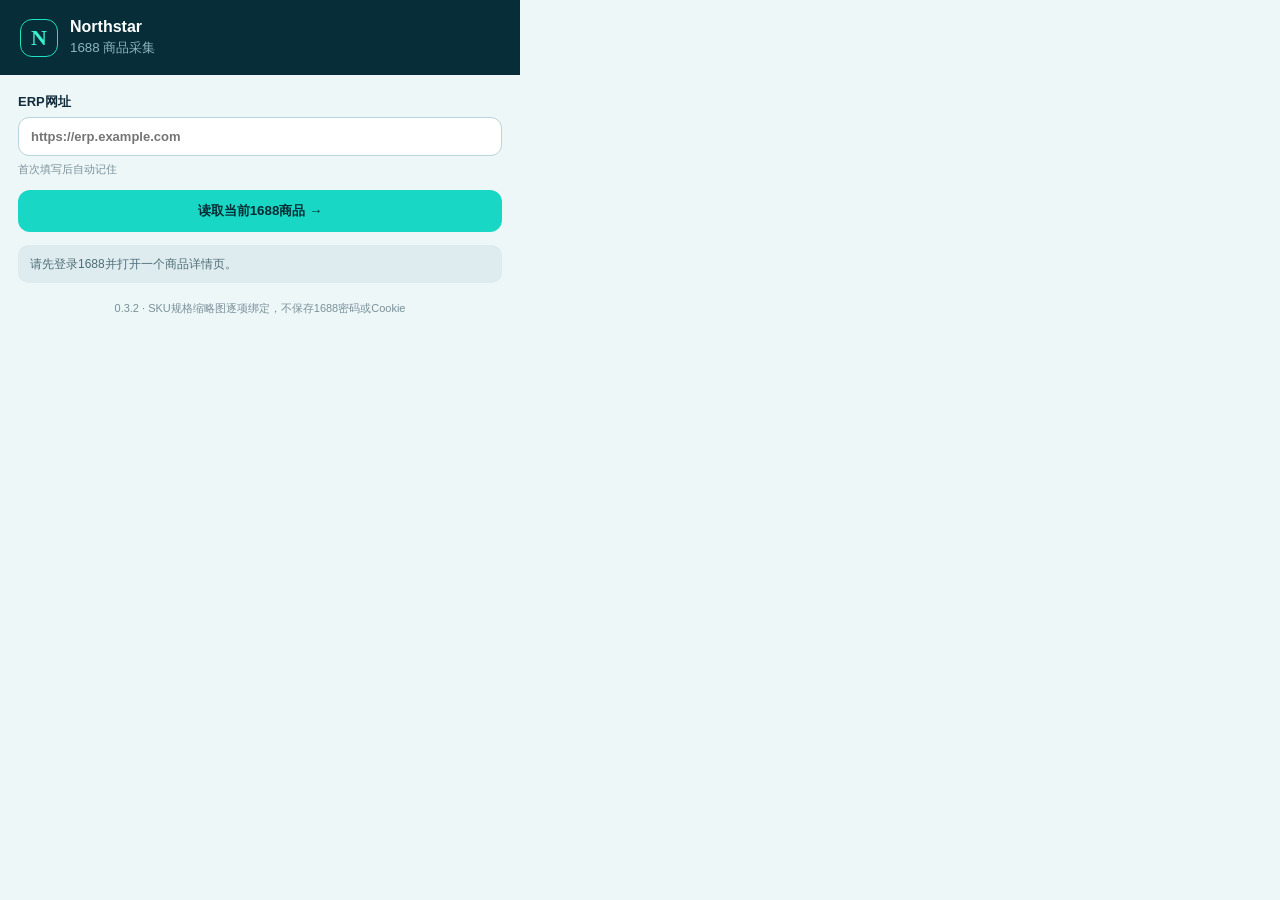
==== browser-extension/northstar-1688-collector/popup.html @ bc170034 "Bind each 1688 SKU to its visible variant image" ====
<!doctype html>
<html lang="zh-CN">
<head><meta charset="utf-8"><meta name="viewport" content="width=device-width,initial-scale=1"><link rel="stylesheet" href="popup.css"><title>Northstar 1688采集</title></head>
<body>
  <header><span>N</span><div><b>Northstar</b><small>1688 商品采集</small></div></header>
  <main>
    <label>ERP网址<input id="erpUrl" type="url" placeholder="https://erp.example.com" autocomplete="url"><small id="erpUrlHint">首次填写后自动记住</small></label>
    <button id="scanBtn" type="button">读取当前1688商品 <span>→</span></button>
    <section id="preview" class="hidden">
      <div class="product"><img id="productImage" alt=""><div><b id="productTitle"></b><small id="productMeta"></small></div></div>
      <div id="captureSummary" class="capture-summary"></div>
      <div class="toolbar"><label><input id="selectAll" type="checkbox" checked> 全选SKU</label><strong id="skuCount"></strong></div>
      <div id="skuList" class="sku-list"></div>
      <button id="sendBtn" type="button">发送到ERP第一阶段 <span>→</span></button>
    </section>
    <p id="status">请先登录1688并打开一个商品详情页。</p>
  </main>
  <footer>0.3.2 · SKU规格缩略图逐项绑定，不保存1688密码或Cookie</footer>
  <script src="popup.js"></script>
</body>
</html>
---- browser-extension/northstar-1688-collector/popup.css ----
:root{font-family:Inter,"Microsoft YaHei",sans-serif;color:#102b3a;background:#eef7f8}*{box-sizing:border-box}body{margin:0;width:520px;max-height:680px;overflow:auto}header{display:flex;align-items:center;gap:12px;padding:18px 20px;color:#fff;background:#062d38}header>span{display:grid;place-items:center;width:38px;height:38px;border:1px solid #1de2c1;border-radius:12px;color:#39f0cf;font:700 22px Georgia}header b,header small{display:block}header small{margin-top:3px;color:#8fb7c2}main{display:grid;gap:13px;padding:18px}label{display:grid;gap:6px;font-size:13px;font-weight:700}input[type=url]{width:100%;padding:11px 12px;border:1px solid #b9d4da;border-radius:11px;background:#fff;font:inherit}#erpUrlHint{color:#789099;font-size:11px;font-weight:400}#erpUrlHint.saved{color:#08745f}button{padding:12px 14px;border:0;border-radius:12px;background:#19d7c5;color:#052b34;font-weight:800;cursor:pointer}button:disabled{opacity:.55;cursor:wait}.hidden{display:none!important}#preview{display:grid;gap:12px}.product{display:grid;grid-template-columns:70px 1fr;gap:11px;padding:10px;border:1px solid #cae0e4;border-radius:14px;background:#fff}.product img{width:70px;height:70px;object-fit:cover;border-radius:10px;background:#e8f1f3}.product b,.product small{display:block}.product b{max-height:42px;overflow:hidden}.product small{margin-top:8px;color:#6b8790}.capture-summary{padding:9px 11px;border:1px solid #bfe3dc;border-radius:10px;background:#e8faf5;color:#176b5f;font-size:11px;line-height:1.55}.capture-summary.warning{border-color:#f4cf8f;background:#fff7df;color:#8a5a08}.toolbar{display:flex;align-items:center;justify-content:space-between}.toolbar label{display:flex;align-items:center;gap:6px}.sku-list{display:grid;gap:8px;max-height:290px;overflow:auto}.sku{display:grid;grid-template-columns:24px 44px 1fr;gap:8px;align-items:center;padding:9px;border:1px solid #d2e4e7;border-radius:12px;background:#fff}.sku img{width:44px;height:44px;object-fit:cover;border-radius:8px;background:#edf4f5}.sku b,.sku small{display:block}.sku b{font-size:12px}.sku small{margin-top:3px;color:#6c848c;font-size:11px}#status{margin:0;padding:10px 12px;border-radius:10px;background:#dfecef;color:#4d6d76;font-size:12px;line-height:1.5}#status.success{background:#d9f7ec;color:#08745f}#status.error{background:#ffe2df;color:#a13229}footer{padding:0 18px 16px;color:#789099;font-size:11px;text-align:center}
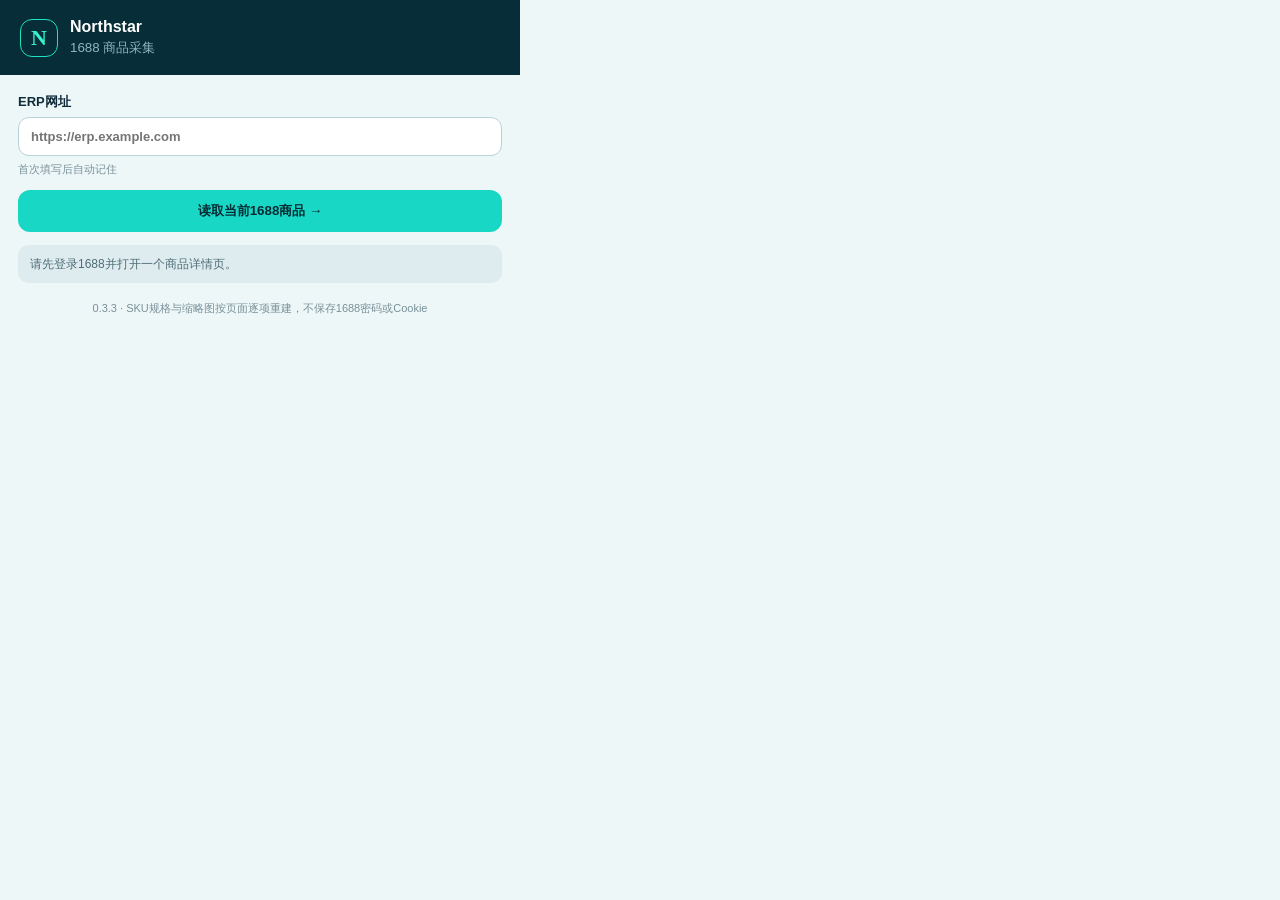
==== commit 056b269a: "Rebuild single-axis SKUs from visible 1688 options" ====
--- a/browser-extension/northstar-1688-collector/popup.html
+++ b/browser-extension/northstar-1688-collector/popup.html
@@ -15,7 +15,7 @@
     </section>
     <p id="status">请先登录1688并打开一个商品详情页。</p>
   </main>
-  <footer>0.3.2 · SKU规格缩略图逐项绑定，不保存1688密码或Cookie</footer>
+  <footer>0.3.3 · SKU规格与缩略图按页面逐项重建，不保存1688密码或Cookie</footer>
   <script src="popup.js"></script>
 </body>
 </html>
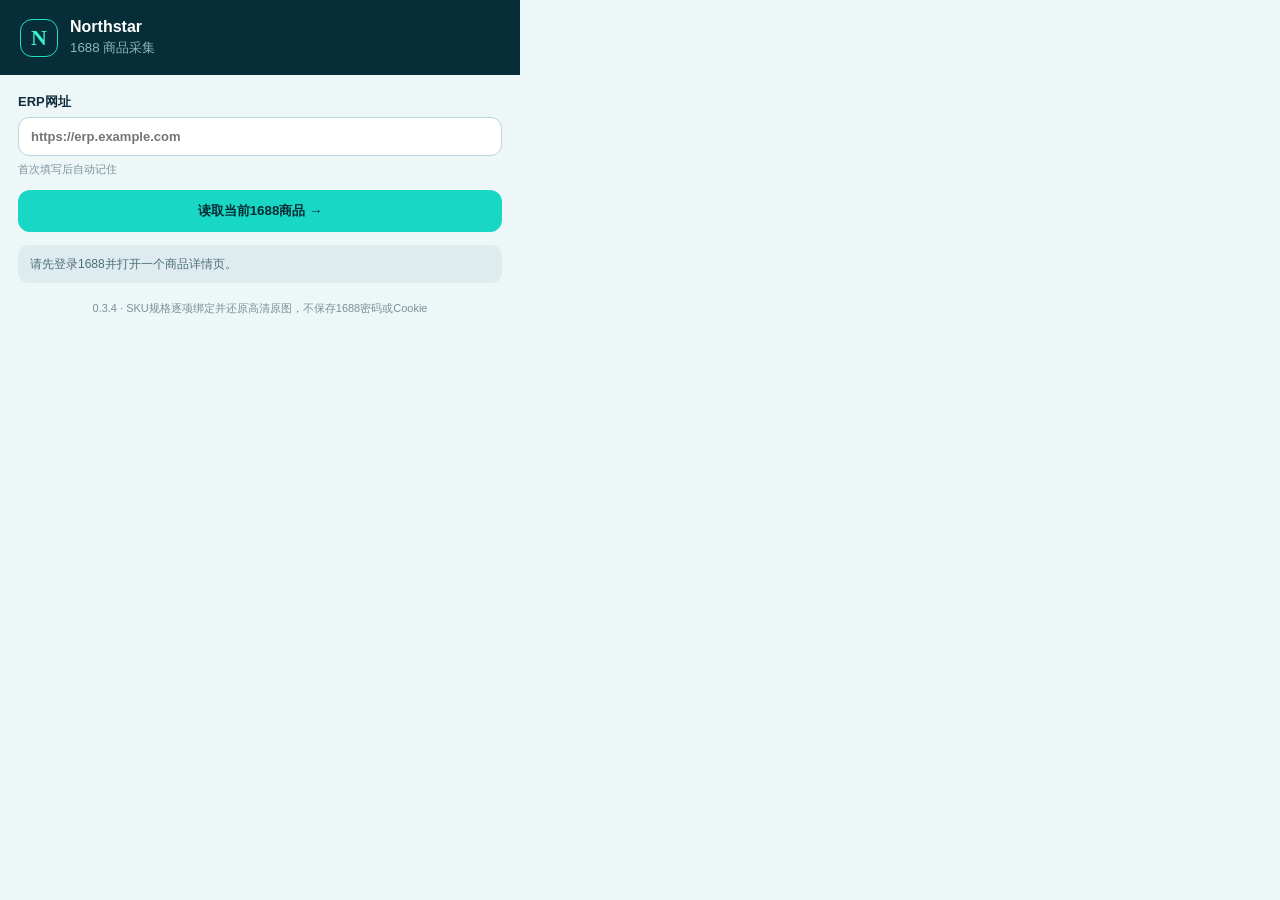
==== commit 28c83c4c: "Restore high resolution 1688 SKU images" ====
--- a/browser-extension/northstar-1688-collector/popup.html
+++ b/browser-extension/northstar-1688-collector/popup.html
@@ -15,7 +15,7 @@
     </section>
     <p id="status">请先登录1688并打开一个商品详情页。</p>
   </main>
-  <footer>0.3.3 · SKU规格与缩略图按页面逐项重建，不保存1688密码或Cookie</footer>
+  <footer>0.3.4 · SKU规格逐项绑定并还原高清原图，不保存1688密码或Cookie</footer>
   <script src="popup.js"></script>
 </body>
 </html>
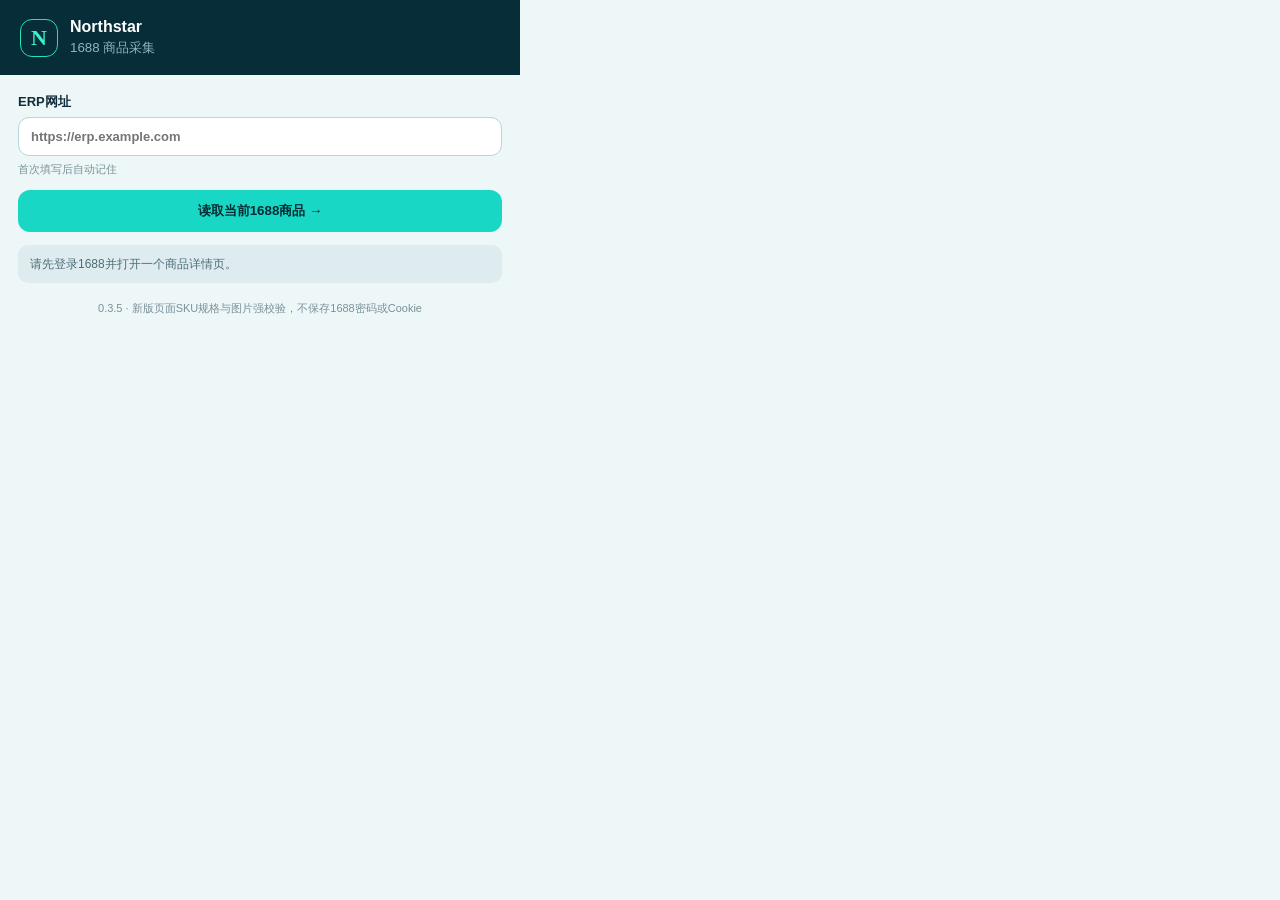
==== commit d9404d7b: "Harden SKU image capture for new 1688 pages" ====
--- a/browser-extension/northstar-1688-collector/popup.html
+++ b/browser-extension/northstar-1688-collector/popup.html
@@ -15,7 +15,7 @@
     </section>
     <p id="status">请先登录1688并打开一个商品详情页。</p>
   </main>
-  <footer>0.3.4 · SKU规格逐项绑定并还原高清原图，不保存1688密码或Cookie</footer>
+  <footer>0.3.5 · 新版页面SKU规格与图片强校验，不保存1688密码或Cookie</footer>
   <script src="popup.js"></script>
 </body>
 </html>
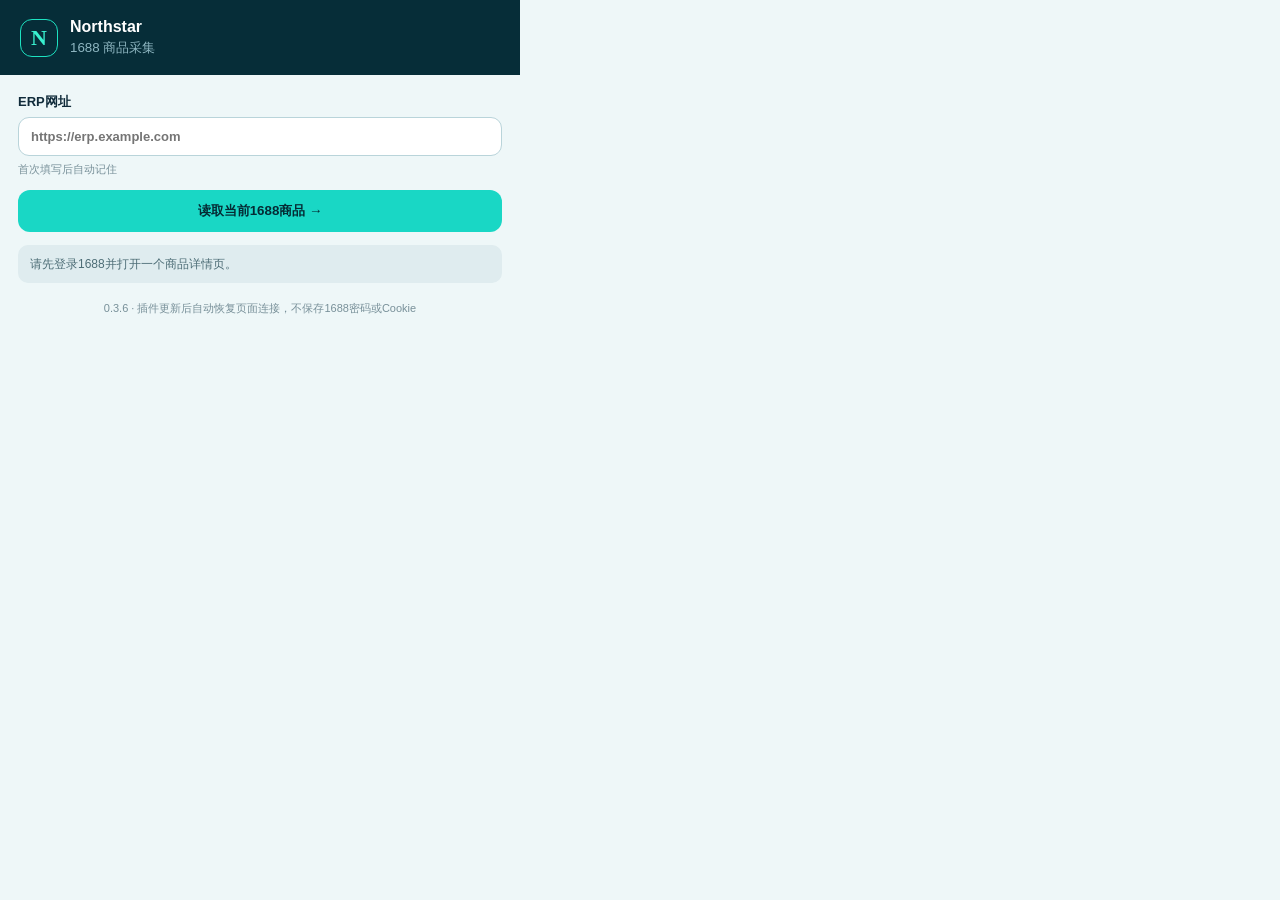
==== commit a2690b76: "Recover extension context and retain detected SKU images" ====
--- a/browser-extension/northstar-1688-collector/popup.html
+++ b/browser-extension/northstar-1688-collector/popup.html
@@ -15,7 +15,7 @@
     </section>
     <p id="status">请先登录1688并打开一个商品详情页。</p>
   </main>
-  <footer>0.3.5 · 新版页面SKU规格与图片强校验，不保存1688密码或Cookie</footer>
+  <footer>0.3.6 · 插件更新后自动恢复页面连接，不保存1688密码或Cookie</footer>
   <script src="popup.js"></script>
 </body>
 </html>
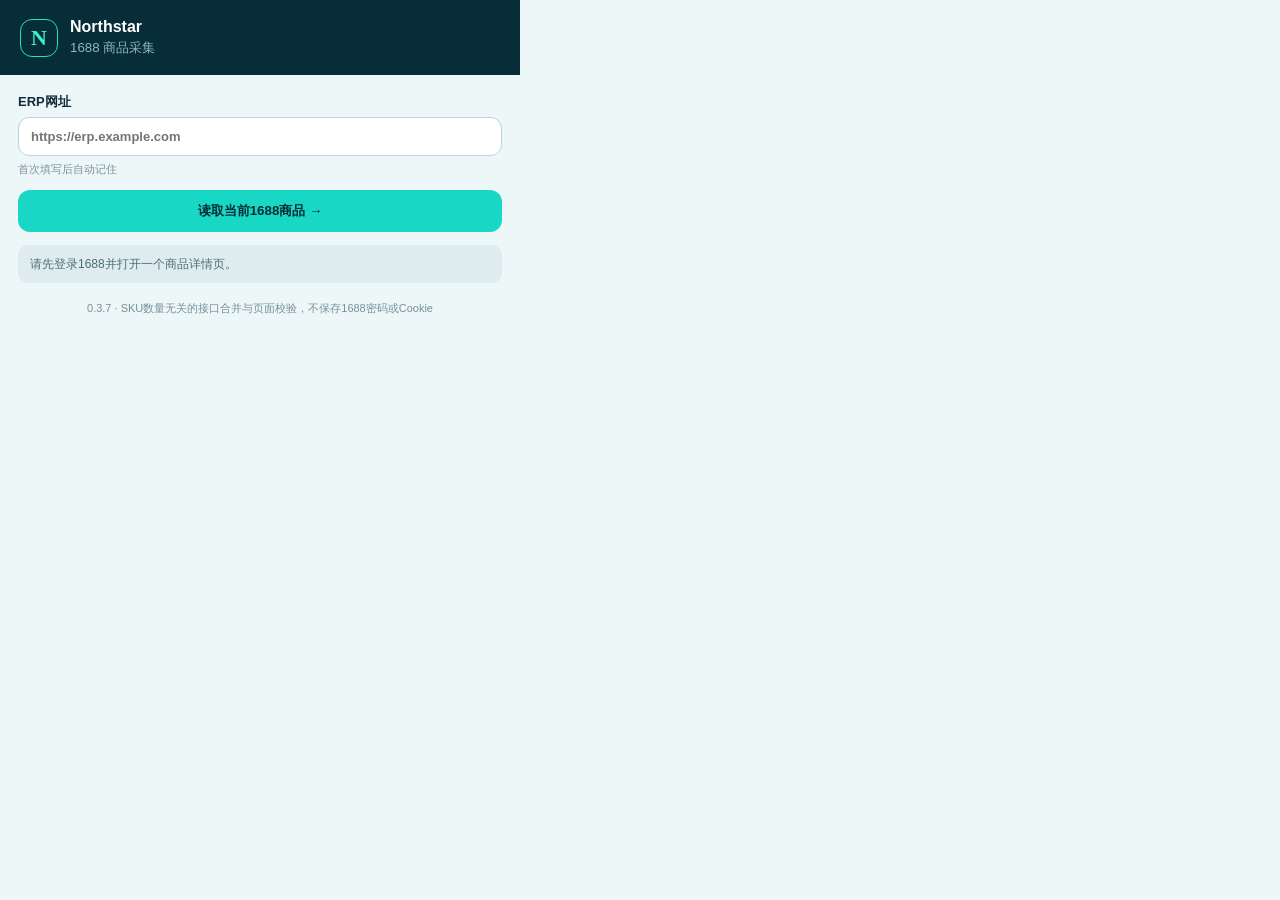
==== commit 7cdc9432: "Make 1688 SKU capture independent of option counts" ====
--- a/browser-extension/northstar-1688-collector/popup.html
+++ b/browser-extension/northstar-1688-collector/popup.html
@@ -15,7 +15,7 @@
     </section>
     <p id="status">请先登录1688并打开一个商品详情页。</p>
   </main>
-  <footer>0.3.6 · 插件更新后自动恢复页面连接，不保存1688密码或Cookie</footer>
+  <footer>0.3.7 · SKU数量无关的接口合并与页面校验，不保存1688密码或Cookie</footer>
   <script src="popup.js"></script>
 </body>
 </html>
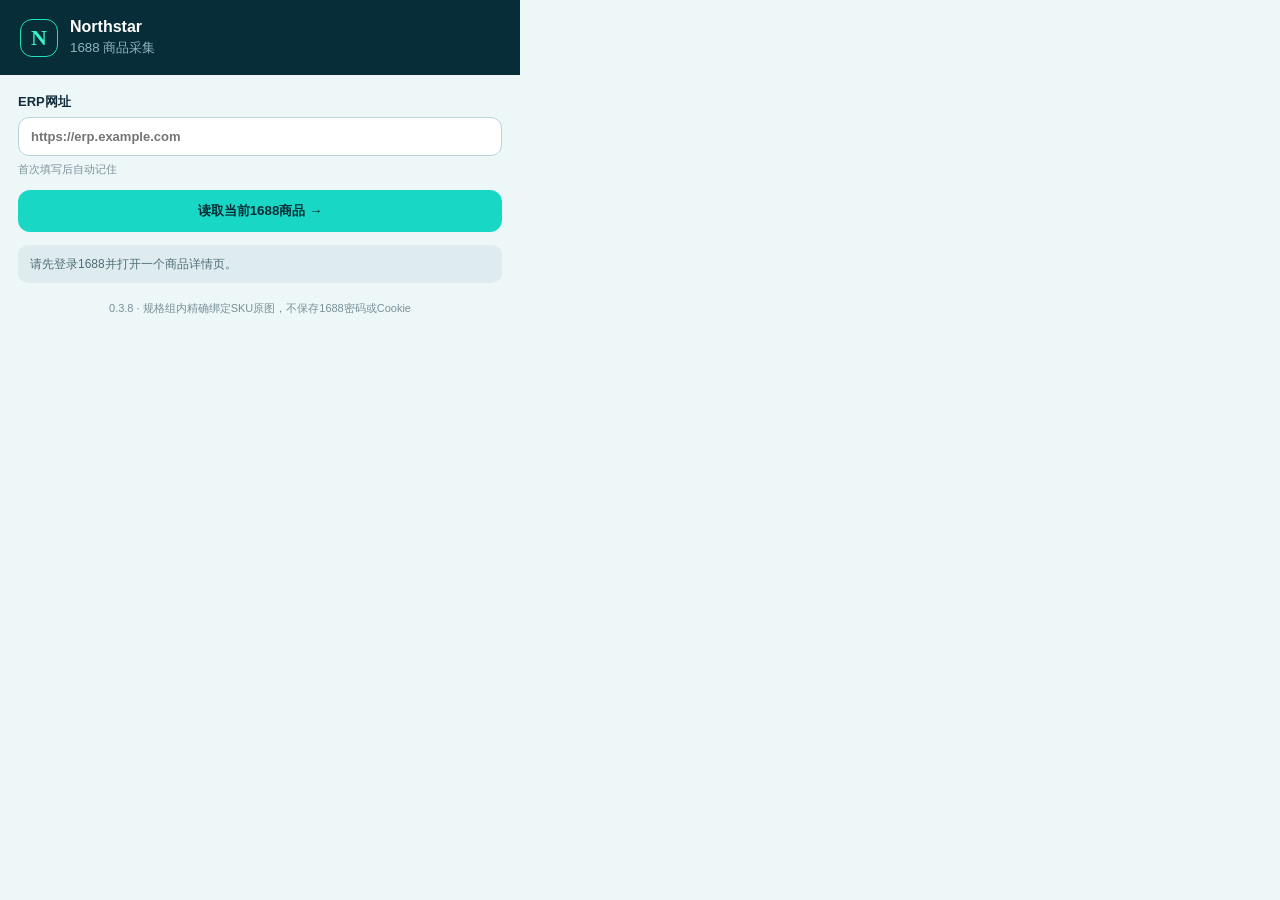
==== commit 066924d3: "Fix 1688 SKU image binding by spec group" ====
--- a/browser-extension/northstar-1688-collector/popup.html
+++ b/browser-extension/northstar-1688-collector/popup.html
@@ -15,7 +15,7 @@
     </section>
     <p id="status">请先登录1688并打开一个商品详情页。</p>
   </main>
-  <footer>0.3.7 · SKU数量无关的接口合并与页面校验，不保存1688密码或Cookie</footer>
+  <footer>0.3.8 · 规格组内精确绑定SKU原图，不保存1688密码或Cookie</footer>
   <script src="popup.js"></script>
 </body>
 </html>
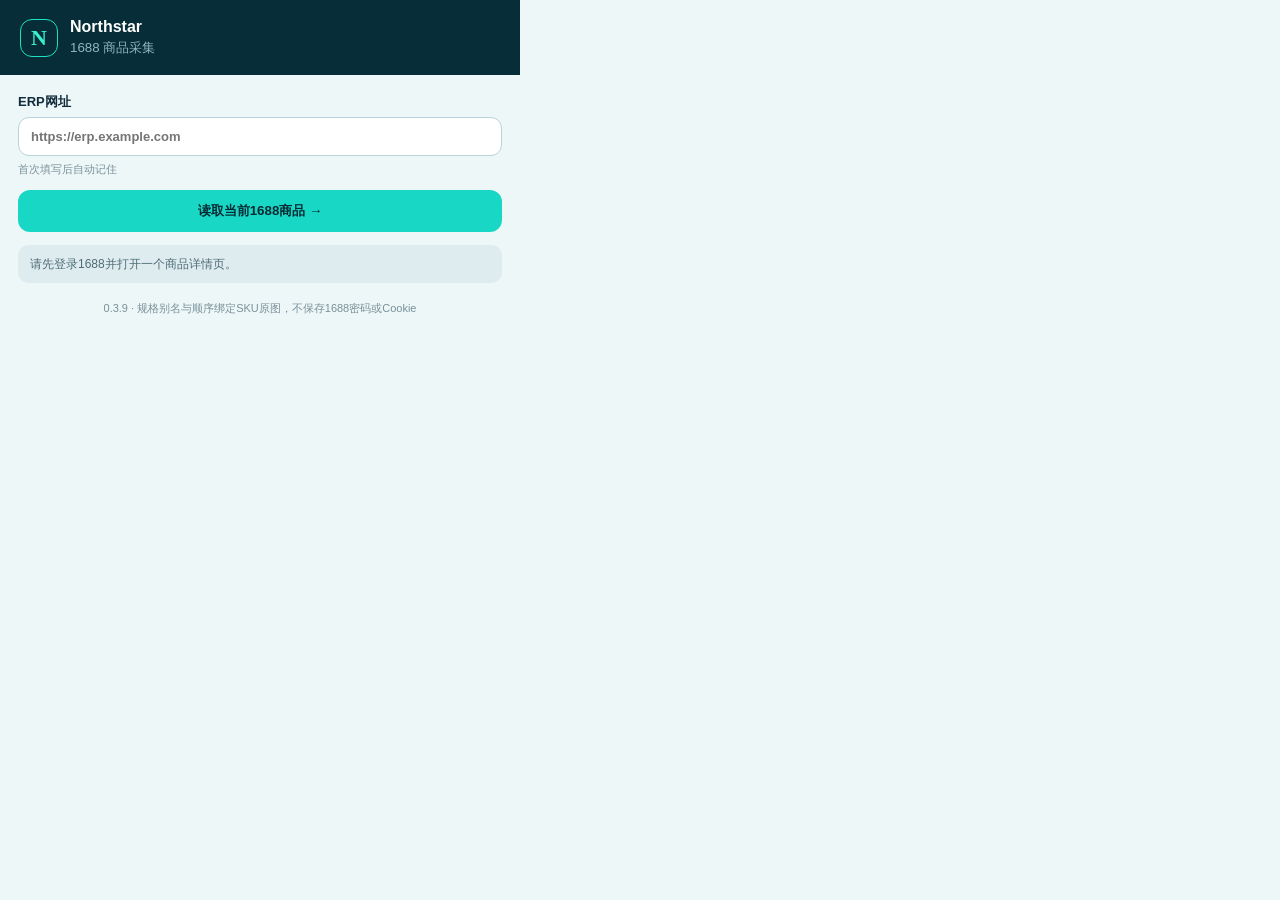
==== commit 0bb69770: "Bind 1688 SKU images by visual axis" ====
--- a/browser-extension/northstar-1688-collector/popup.html
+++ b/browser-extension/northstar-1688-collector/popup.html
@@ -15,7 +15,7 @@
     </section>
     <p id="status">请先登录1688并打开一个商品详情页。</p>
   </main>
-  <footer>0.3.8 · 规格组内精确绑定SKU原图，不保存1688密码或Cookie</footer>
+  <footer>0.3.9 · 规格别名与顺序绑定SKU原图，不保存1688密码或Cookie</footer>
   <script src="popup.js"></script>
 </body>
 </html>
